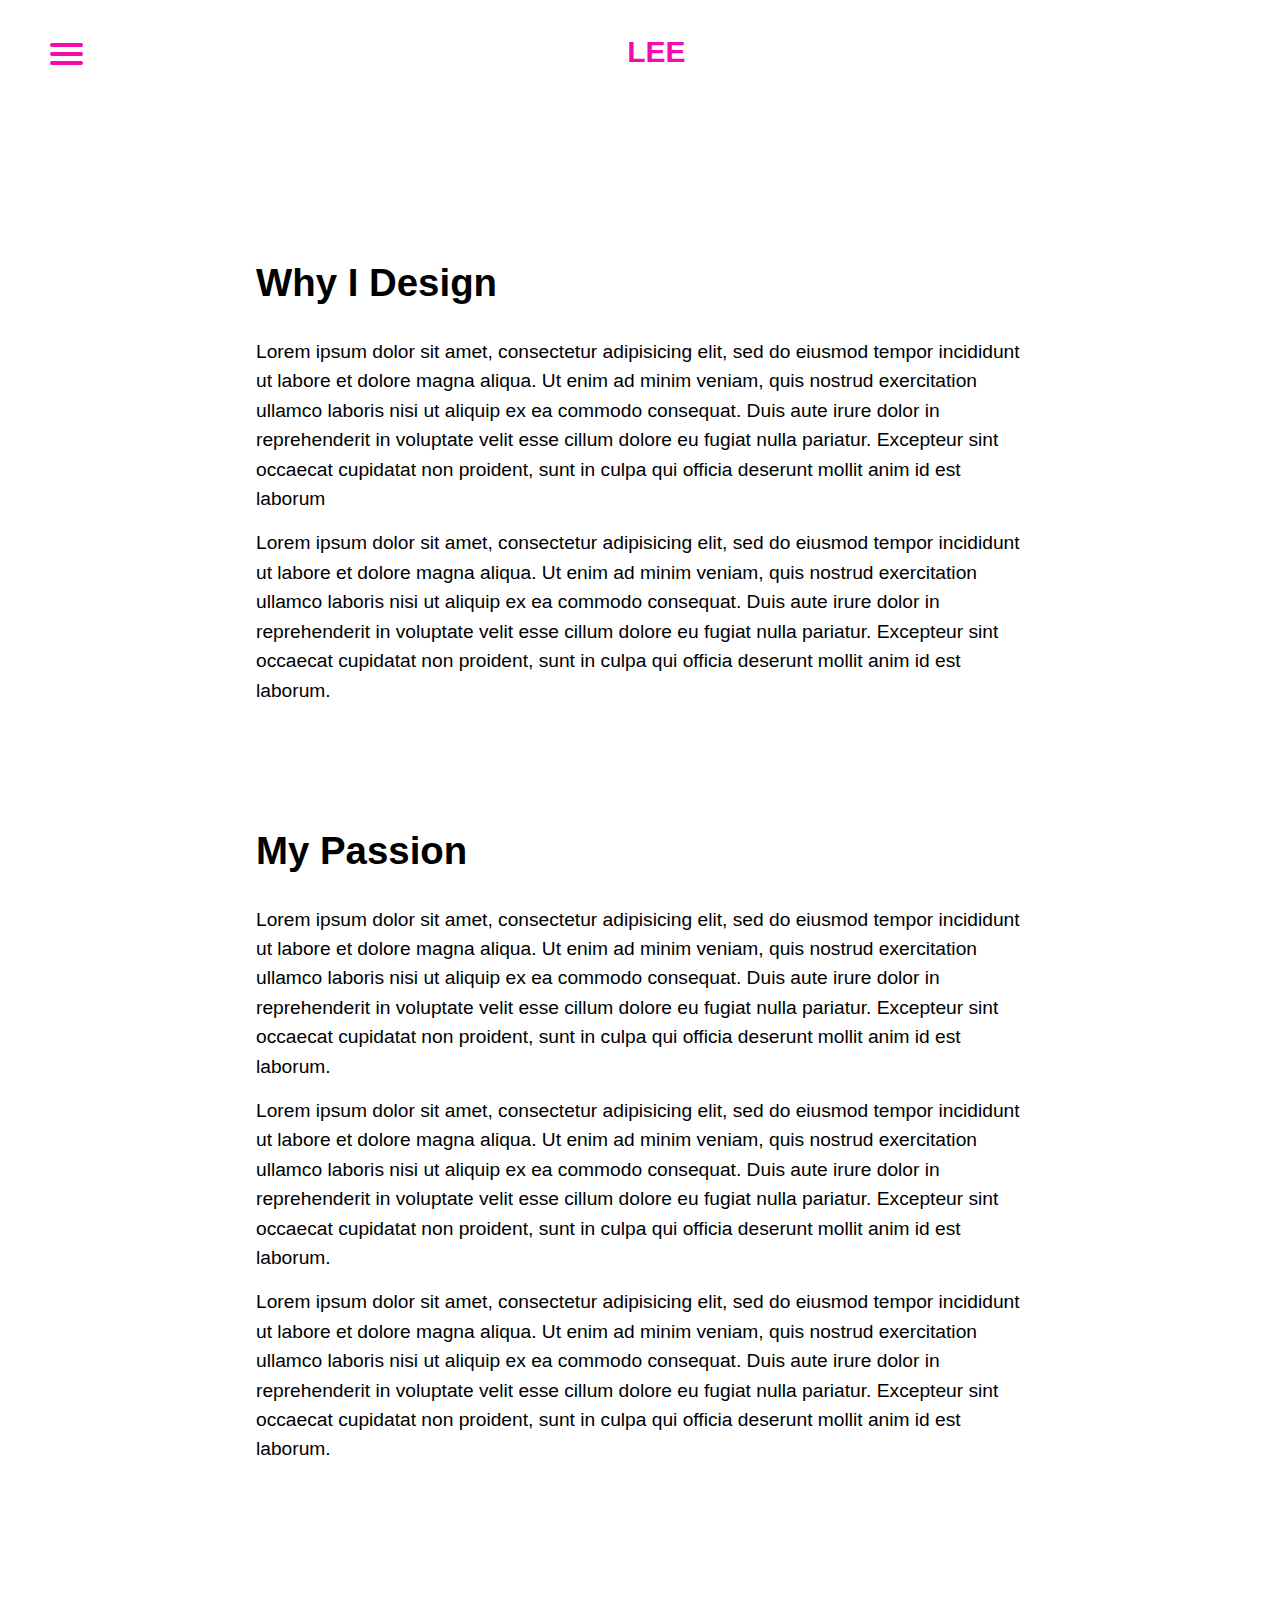
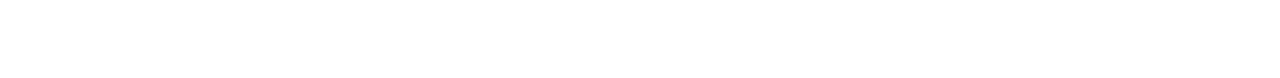
==== index2.html @ c695c988 "half" ====
<!DOCTYPE html>
<html>
  <head>
    <meta charset="UTF-8">
    <title>My Style</title>
    <link rel="stylesheet" type="text/css" href="mystyle.css">
    <meta http-equiv="Content-Type" content="text/html; charset=utf-8">
    <meta name="viewport" content="width=device-width, initial-scale=1.0">
    <link rel="stylesheet" type="text/css" href="style-responsive.css">
    <script src="//cdnjs.cloudflare.com/ajax/libs/jquery/2.1.3/jquery.min.js"></script>
    <script src="main.js"></script>
  </head>
  <body>

    <nav role="navigation">
      <div id="rest">
      <div id="menuToggle">
        <input type="checkbox" id="myCheck"  onclick="myFunction()">
        <span></span>
        <span></span>
        <span></span>
        <ul id="menu">
          <a href="index.html"><li>Home</li></a>
          <a href="index2.html"><li>Why</li></a>
          <a href="index3.html"><li>How</li></a>
          <a href="index4.html"><li>More</li></a>
        </ul>
      </div>
    </div>
    </nav>
    <a href="index.html" class="name" id="logo">LEE</a>

    <div id="wrapper">
      <h2 class="first">Why I Design</h2>
      <p>Lorem ipsum dolor sit amet, consectetur adipisicing elit, sed do eiusmod tempor incididunt ut labore et dolore magna aliqua. Ut enim ad minim veniam, quis nostrud exercitation ullamco laboris nisi ut aliquip ex ea commodo consequat. Duis aute irure dolor in reprehenderit in voluptate velit esse cillum dolore eu fugiat nulla pariatur. Excepteur sint occaecat cupidatat non proident, sunt in culpa qui officia deserunt mollit anim id est laborum</p>
      <p>Lorem ipsum dolor sit amet, consectetur adipisicing elit, sed do eiusmod tempor incididunt ut labore et dolore magna aliqua. Ut enim ad minim veniam, quis nostrud exercitation ullamco laboris nisi ut aliquip ex ea commodo consequat. Duis aute irure dolor in reprehenderit in voluptate velit esse cillum dolore eu fugiat nulla pariatur. Excepteur sint occaecat cupidatat non proident, sunt in culpa qui officia deserunt mollit anim id est laborum.</p>
      <h2>My Passion</h2>
      <p>Lorem ipsum dolor sit amet, consectetur adipisicing elit, sed do eiusmod tempor incididunt ut labore et dolore magna aliqua. Ut enim ad minim veniam, quis nostrud exercitation ullamco laboris nisi ut aliquip ex ea commodo consequat. Duis aute irure dolor in reprehenderit in voluptate velit esse cillum dolore eu fugiat nulla pariatur. Excepteur sint occaecat cupidatat non proident, sunt in culpa qui officia deserunt mollit anim id est laborum.</p>
      <p>Lorem ipsum dolor sit amet, consectetur adipisicing elit, sed do eiusmod tempor incididunt ut labore et dolore magna aliqua. Ut enim ad minim veniam, quis nostrud exercitation ullamco laboris nisi ut aliquip ex ea commodo consequat. Duis aute irure dolor in reprehenderit in voluptate velit esse cillum dolore eu fugiat nulla pariatur. Excepteur sint occaecat cupidatat non proident, sunt in culpa qui officia deserunt mollit anim id est laborum.</p>
      <p>Lorem ipsum dolor sit amet, consectetur adipisicing elit, sed do eiusmod tempor incididunt ut labore et dolore magna aliqua. Ut enim ad minim veniam, quis nostrud exercitation ullamco laboris nisi ut aliquip ex ea commodo consequat. Duis aute irure dolor in reprehenderit in voluptate velit esse cillum dolore eu fugiat nulla pariatur. Excepteur sint occaecat cupidatat non proident, sunt in culpa qui officia deserunt mollit anim id est laborum.</p>
    </div>
</body>
</html>
---- mystyle.css ----
body{
  margin: 0;
  padding: 0;
  background: white;
  color: #cdcdcd;
  font-family: "Avenir Next", "Avenir", sans-serif;
}

a{
  text-decoration: none;
  color: #232323;
  transition: color 0.3s ease;
}

a:hover{
  color: #F40BAE;
}

nav{
  max-width: 30vw;
  margin-top:-27px;
}

#menuToggle{
  display: block;
  position: relative;
  top: 70px;
  left: 50px;

  z-index: 1;

  -webkit-user-select: none;
  user-select: none;
}

#menuToggle input{
  display: block;
  width: 40px;
  height: 32px;
  position: absolute;
  top: -7px;
  left: -5px;

  cursor: pointer;

  opacity: 0;
  z-index: 2;

  -webkit-touch-callout: none;
}

#menuToggle span{
  display: block;
  width: 33px;
  height: 4px;
  margin-bottom: 5px;
  position: relative;

  background:white;
  border-radius: 3px;

  z-index: 1;

  transform-origin: 4px 0px;

  transition: transform 0.5s cubic-bezier(0.77,0.2,0.05,1.0),
              background 0.5s cubic-bezier(0.77,0.2,0.05,1.0),
              opacity 0.55s ease;
}

#rest span{
  background:#F40BAE;
}

#menuToggle span:first-child{
  transform-origin: 0% 0%;
}

#menuToggle span:nth-last-child(2){
  transform-origin: 0% 100%;
}

#menuToggle input:checked ~ span{
  opacity: 1;
  transform: rotate(45deg) translate(-2px, -1px);
  background: #232323;
}

#menuToggle input:checked ~ span:nth-last-child(3){
  opacity: 0;
  transform: rotate(0deg) scale(0.2, 0.2);
}

#menuToggle input:checked ~ span:nth-last-child(2){
  transform: rotate(-45deg) translate(0, -1px);
}

#menu{
  position: absolute;
  width: 300px;
  height: 100vw;
  margin: -100px 0 0 -50px;
  padding: 50px;
  padding-top: 125px;
  background: #ededed;
  list-style-type: none;
  -webkit-font-smoothing: antialiased;
  transform-origin: 0% 0%;
  transform: translate(-100%, 0);
  transition: transform 0.5s cubic-bezier(0.77,0.2,0.05,1.0);
  position: fixed;
}

#menu li{
  padding: 10px 0;
  font-size: 22px;
}


#menuToggle input:checked ~ ul{
  transform: none;
}

#box{
  width: 100%;
  height:100%;
  margin: 0;
  padding: 0;
  display:block;
  overflow: auto;
  background-color:#F40BAE;
  position: absolute;

}

.name{
  font-size: 30px;
  font-weight: bold;
  color:white;
  margin-left: 49%;
  display:block;
  max-width:0vw;
  margin-top:40px;
}

#logo{
  color:#F40BAE;
}

.name:hover{
  color:#341D89;
}

#logo:hover{
  color:#341D89;
}

.heads{
  font-size: 8vw;
  font-weight: bold;
  color:white;
  text-align: center;
  margin-top:15vw;
  margin-bottom: -0.1vw;
}

.typewrite, #heads2{
  color:white;
  margin-top:-1px;
}

.typewrite:hover{
  color: white;
  cursor:text;
}

#wrapper{
  width: 60vw;
  padding:15vw;
  margin:0 auto;
}

h2{
  font-size: 3vw;
  text-align: left;
  font-weight: bold;
  color:black;
  margin-top:10vw;
  margin-bottom: 1vw;
}

.first{
  margin-top:0;
}

p{
  color:black;
  font-size:1.5vw;
  text-align: left;
  display: inline-block;
  margin-bottom: -2vw;
  line-height: 2.3vw;
}
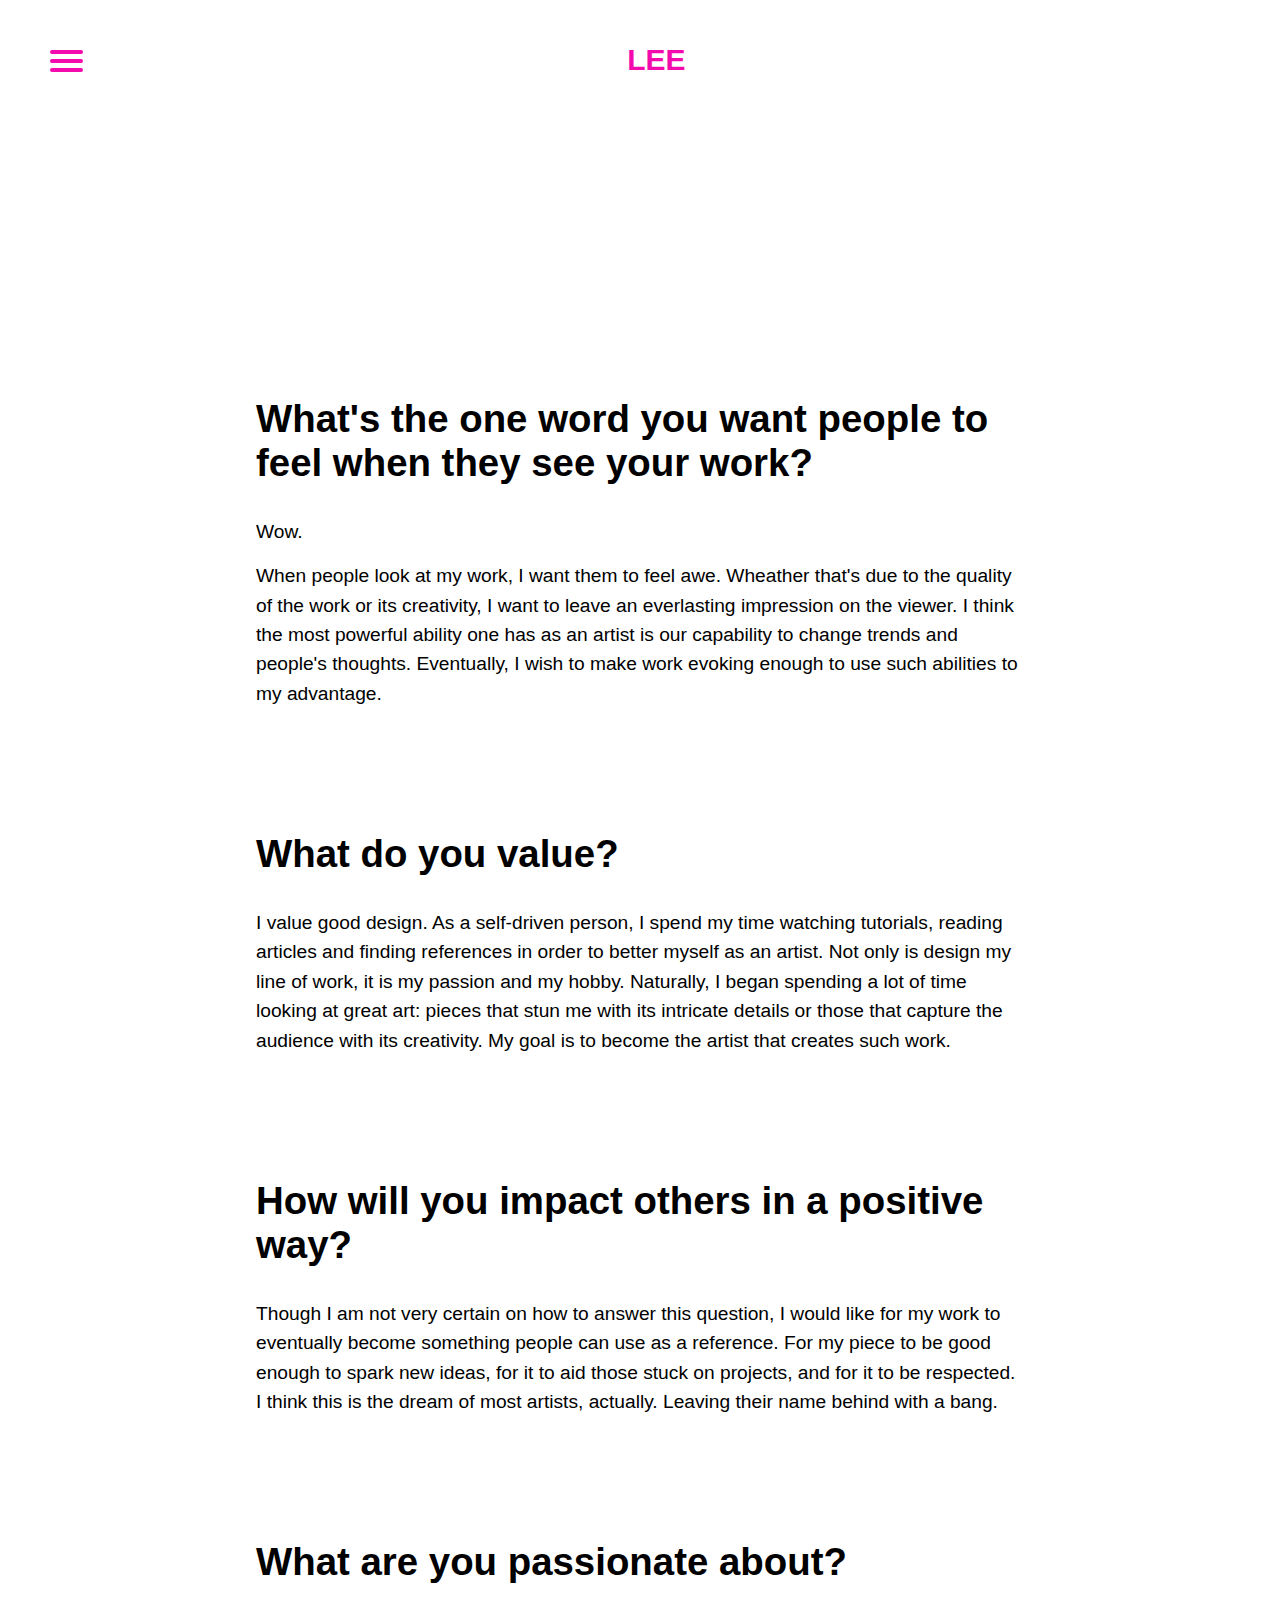
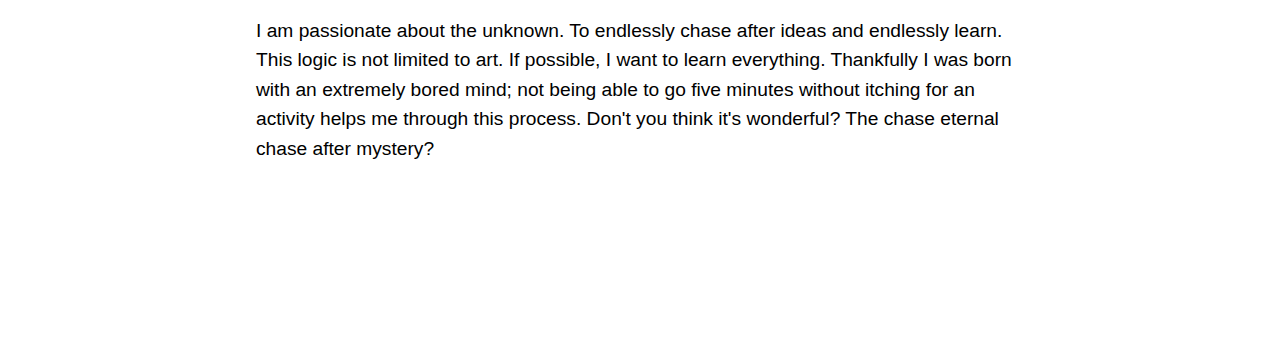
==== commit aee41e9e: "finished" ====
--- a/index2.html
+++ b/index2.html
@@ -7,8 +7,10 @@
     <meta http-equiv="Content-Type" content="text/html; charset=utf-8">
     <meta name="viewport" content="width=device-width, initial-scale=1.0">
     <link rel="stylesheet" type="text/css" href="style-responsive.css">
-    <script src="//cdnjs.cloudflare.com/ajax/libs/jquery/2.1.3/jquery.min.js"></script>
-    <script src="main.js"></script>
+
+    <script src="https://ajax.googleapis.com/ajax/libs/jquery/3.3.1/jquery.min.js"></script>
+    <script src="https://code.jquery.com/jquery-3.3.1.min.js"></script>
+
   </head>
   <body>
 
@@ -23,7 +25,7 @@
           <a href="index.html"><li>Home</li></a>
           <a href="index2.html"><li>Why</li></a>
           <a href="index3.html"><li>How</li></a>
-          <a href="index4.html"><li>More</li></a>
+          <a href="index4.html"><li>Emotions</li></a>
         </ul>
       </div>
     </div>
@@ -31,13 +33,17 @@
     <a href="index.html" class="name" id="logo">LEE</a>
 
     <div id="wrapper">
-      <h2 class="first">Why I Design</h2>
-      <p>Lorem ipsum dolor sit amet, consectetur adipisicing elit, sed do eiusmod tempor incididunt ut labore et dolore magna aliqua. Ut enim ad minim veniam, quis nostrud exercitation ullamco laboris nisi ut aliquip ex ea commodo consequat. Duis aute irure dolor in reprehenderit in voluptate velit esse cillum dolore eu fugiat nulla pariatur. Excepteur sint occaecat cupidatat non proident, sunt in culpa qui officia deserunt mollit anim id est laborum</p>
-      <p>Lorem ipsum dolor sit amet, consectetur adipisicing elit, sed do eiusmod tempor incididunt ut labore et dolore magna aliqua. Ut enim ad minim veniam, quis nostrud exercitation ullamco laboris nisi ut aliquip ex ea commodo consequat. Duis aute irure dolor in reprehenderit in voluptate velit esse cillum dolore eu fugiat nulla pariatur. Excepteur sint occaecat cupidatat non proident, sunt in culpa qui officia deserunt mollit anim id est laborum.</p>
-      <h2>My Passion</h2>
-      <p>Lorem ipsum dolor sit amet, consectetur adipisicing elit, sed do eiusmod tempor incididunt ut labore et dolore magna aliqua. Ut enim ad minim veniam, quis nostrud exercitation ullamco laboris nisi ut aliquip ex ea commodo consequat. Duis aute irure dolor in reprehenderit in voluptate velit esse cillum dolore eu fugiat nulla pariatur. Excepteur sint occaecat cupidatat non proident, sunt in culpa qui officia deserunt mollit anim id est laborum.</p>
-      <p>Lorem ipsum dolor sit amet, consectetur adipisicing elit, sed do eiusmod tempor incididunt ut labore et dolore magna aliqua. Ut enim ad minim veniam, quis nostrud exercitation ullamco laboris nisi ut aliquip ex ea commodo consequat. Duis aute irure dolor in reprehenderit in voluptate velit esse cillum dolore eu fugiat nulla pariatur. Excepteur sint occaecat cupidatat non proident, sunt in culpa qui officia deserunt mollit anim id est laborum.</p>
-      <p>Lorem ipsum dolor sit amet, consectetur adipisicing elit, sed do eiusmod tempor incididunt ut labore et dolore magna aliqua. Ut enim ad minim veniam, quis nostrud exercitation ullamco laboris nisi ut aliquip ex ea commodo consequat. Duis aute irure dolor in reprehenderit in voluptate velit esse cillum dolore eu fugiat nulla pariatur. Excepteur sint occaecat cupidatat non proident, sunt in culpa qui officia deserunt mollit anim id est laborum.</p>
+      <h2 class="first">What's the one word you want people to feel when they see your work?</h2>
+      <p>Wow.</p>
+      <p>When people look at my work, I want them to feel awe. Wheather that's due to the quality of the work or its creativity, I want to leave an everlasting impression on the viewer. I think the most powerful ability one has as an artist is our capability to change trends and people's thoughts.  Eventually, I wish to make work evoking enough to use such abilities to my advantage. </p>
+      <h2>What do you value?</h2>
+      <p>I value good design. As a self-driven person, I spend my time watching tutorials, reading articles and finding references in order to better myself as an artist. Not only is design my line of work, it is my passion and my hobby. Naturally, I began spending a lot of time looking at great art: pieces that stun me with its intricate details or those that capture the audience with its creativity.  My goal is to become the artist that creates such work.</p>
+      <h2>How will you impact others in a positive way?</h2>
+      <p>Though I am not very certain on how to answer this question, I would like for my work to eventually become something people can use as a reference. For my piece to be good enough to spark new ideas, for it to aid those stuck on projects, and for it to be respected. I think this is the dream of most artists, actually. Leaving their name behind with a bang.</p>
+      <h2>What are you passionate about?</h2>
+      <p>I am passionate about the unknown. To endlessly chase after ideas and endlessly learn. This logic is not limited to art. If possible, I want to learn everything. Thankfully I was born with an extremely bored mind; not being able to go five minutes without itching for an activity helps me through this process. Don't you think it's wonderful? The chase eternal chase after mystery?</p>
     </div>
+
 </body>
+<script src="main.js"></script>
 </html>
--- a/mystyle.css
+++ b/mystyle.css
@@ -24,8 +24,9 @@
 #menuToggle{
   display: block;
   position: relative;
-  top: 70px;
+  top: 50px;
   left: 50px;
+  position: fixed;
 
   z-index: 1;
 
@@ -121,6 +122,12 @@
   transform: none;
 }
 
+#menuToggle input:checked ~ #wrapper{
+  font-size: 100px;
+}
+
+/*main page*/
+
 #box{
   width: 100%;
   height:100%;
@@ -140,7 +147,7 @@
   margin-left: 49%;
   display:block;
   max-width:0vw;
-  margin-top:40px;
+  margin-top:70px;
 }
 
 #logo{
@@ -189,10 +196,6 @@
   margin-bottom: 1vw;
 }
 
-.first{
-  margin-top:0;
-}
-
 p{
   color:black;
   font-size:1.5vw;
@@ -201,3 +204,288 @@
   margin-bottom: -2vw;
   line-height: 2.3vw;
 }
+
+#black{
+  color:black;
+  width:60vw;
+  margin:0 auto;
+  margin-top:13vw;
+  line-height: 9vw;
+}
+
+
+/*loading screen*/
+
+#progressbar{
+  height: 26px;
+  position: absolute;
+  left: 50%;
+  top: 50%;
+  width: 200px;
+  background: #F40BAE;
+  border-radius: 10px;
+  margin: -20px 0 0 -100px;
+  padding: 2px;
+}
+
+#loading{
+  transition: all 500ms ease;
+  height: 20px;
+  width: calc(90% - 10px);
+  border-radius: 8px;
+  background: white;
+  position: absolute;
+  margin: 3px;
+  display: inline-block;
+  animation: load 15s ease;
+}
+
+#load{
+  font-weight: bold;
+  text-align: center;
+  margin-top: -30px;
+}
+
+/*side button*/
+
+@keyframes load{
+  0%{
+    width: 2%;
+  }
+  10%{
+    width: 10%;
+  }
+}
+
+@-webkit-keyframes bounceRight {
+  0%,
+  20%,
+  50%,
+  80%,
+  100% {
+    -webkit-transform: translateX(0);
+    transform: translateX(0);
+  }
+  40% {
+    -webkit-transform: translateX(-30px);
+    transform: translateX(-30px);
+  }
+  60% {
+    -webkit-transform: translateX(-15px);
+    transform: translateX(-15px);
+  }
+}
+@-moz-keyframes bounceRight {
+  0%,
+  20%,
+  50%,
+  80%,
+  100% {
+    transform: translateX(0);
+  }
+  40% {
+    transform: translateX(-30px);
+  }
+  60% {
+    transform: translateX(-15px);
+  }
+}
+@keyframes bounceRight {
+  0%,
+  20%,
+  50%,
+  80%,
+  100% {
+    -ms-transform: translateX(0);
+    transform: translateX(0);
+  }
+  40% {
+    -ms-transform: translateX(-30px);
+    transform: translateX(-30px);
+  }
+  60% {
+    -ms-transform: translateX(-15px);
+    transform: translateX(-15px);
+  }
+}
+
+  .bounce {
+    -webkit-animation: bounceRight 2s infinite;
+    animation: bounceRight 2s infinite;
+  }
+
+  .mybutton{
+    font-size: 10vw;
+    font-weight: bolder;
+    color:#F40BAE;
+    margin-top:-20vw;
+    margin-right: 6vw;
+    float:right;
+  }
+
+  .mybutton:hover{
+    color: #341D89;
+  }
+
+  #butt{
+    margin-top:18vw;
+  }
+
+  #butt2{
+    margin-top:22vw;
+  }
+
+  #butt3{
+    margin-top:27vw;
+    display:none;
+  }
+
+/*blue screen*/
+
+.blue {
+  margin: 0;
+  background-color: #00A;
+  color: #fff;
+  font-size: 20px;
+
+  user-select: none;
+  cursor: default;
+
+}
+pre {
+  margin: 0 auto;
+  display: inline-block;
+  font-size: 1em;
+  font-family: Consolas, "Lucida Console", "Courier New";
+
+  position: fixed;
+  top:50%;
+  left:50%;
+}
+
+/*game*/
+
+#game {
+  background-color: #d35400;
+  padding: 0;
+  margin: 0;
+  color: #FFF;
+  font: 14px "Helvetica Neue", Arial, Helvetica, Geneva, sans-serif;
+  line-height: 1.5em;
+  text-align: center;
+  height: 100%;
+  position: relative;
+  overflow: hidden;
+  cursor: pointer;
+}
+
+.display {
+  height: 33%;
+  position: absolute;
+  top: 0;
+  left: 0;
+  bottom: 60px;
+  right: 0;
+  margin: auto auto;
+  -webkit-user-select: none;
+  -moz-user-select: none;
+  -ms-user-select: none;
+  user-select: none;
+}
+
+.start {
+  font-size: 400%;
+  text-transform: uppercase;
+  margin-top:30vw;
+}
+
+.sub {
+  font-size: 200%;
+  margin-bottom: 10vw;
+}
+
+footer {
+  position: absolute;
+  bottom: 0;
+  left: 0;
+  right: 0;
+  line-height: 60px;
+}
+
+.author-information {
+  position: absolute;
+  left: 0;
+  bottom: 0;
+  height: 60px;
+  padding-left: 30px;
+  font-size: 150%;
+  color: #ffffff;
+  text-decoration: none;
+  transition: color 0.5s ease;
+}
+
+a.author-information:hover {
+  color: rgba(255, 255, 255, 0.3);
+  transition: color 0.5s ease;
+  text-decoration: none;
+}
+
+.timer {
+  position: absolute;
+  right: 25px;
+  bottom: 10px;
+  height: 70px;
+  padding-left: 27px;
+  font-size: 600%;
+  margin-top:-60vw;
+}
+
+#reset {
+  background-color: rgba(255, 255, 255, 0.3);
+  color: rgba(255, 255, 255, 0.8);
+  font-size: 200%;
+  padding: 10px;
+  margin-top:10vw;
+}
+
+#reset:hover {
+  background-color: rgba(255, 255, 255, 0.6);
+  cursor: pointer;
+}
+
+.noselect {
+  -webkit-touch-callout: none;
+  -webkit-user-select: none;
+  -khtml-user-select: none;
+  -moz-user-select: none;
+  -ms-user-select: none;
+  user-select: none;
+}
+
+@media (min-width: 992px) {
+  .title {
+    font-size: 900%;
+  }
+  .sub {
+    font-size: 300%;
+  }
+}
+
+
+
+
+
+
+#wrapper.horizTranslate {
+  -webkit-font-smoothing: antialiased;
+  transform-origin: 0% 0%;
+  transform: translate(15%, 0%);
+  transition: transform 0.5s cubic-bezier(0.77,0.2,0.05,1.0);
+}
+
+#wrapper.horizTranslateb {
+  -webkit-font-smoothing: antialiased;
+  transform-origin: 0% 0%;
+  transform: translate(0%, 0%);
+  transition: transform 0.5s cubic-bezier(0.77,0.2,0.05,1.0);
+}
